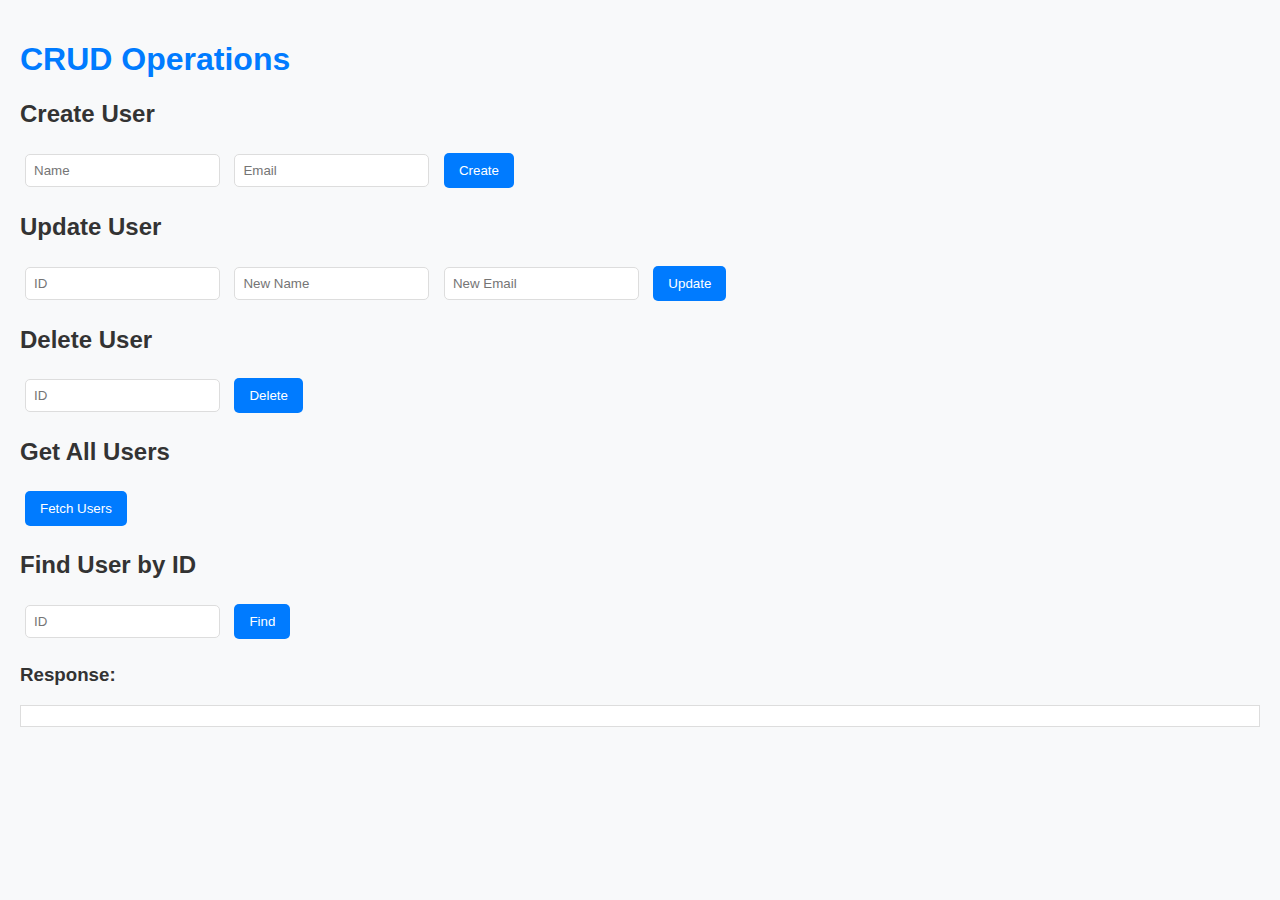
==== static/index.html @ 07e490ec "CRUD" ====
<!DOCTYPE html>
<html lang="en">
<head>
    <meta charset="UTF-8">
    <meta name="viewport" content="width=device-width, initial-scale=1.0">
    <title>CRUD Operations</title>
    <link rel="stylesheet" href="style.css">
</head>
<body>
    <h1>CRUD Operations</h1>

    <!-- Create User -->
    <h2>Create User</h2>
    <input id="create-name" type="text" placeholder="Name" />
    <input id="create-email" type="email" placeholder="Email" />
    <button onclick="createUser()">Create</button>

    <!-- Update User -->
    <h2>Update User</h2>
    <input id="update-id" type="number" placeholder="ID" />
    <input id="update-name" type="text" placeholder="New Name" />
    <input id="update-email" type="email" placeholder="New Email" />
    <button onclick="updateUser()">Update</button>

    <!-- Delete User -->
    <h2>Delete User</h2>
    <input id="delete-id" type="number" placeholder="ID" />
    <button onclick="deleteUser()">Delete</button>

    <!-- Get Users -->
    <h2>Get All Users</h2>
    <button onclick="getUsers()">Fetch Users</button>

    <h2>Find User by ID</h2>
    <input id="find-id" type="number" placeholder="ID" />
    <button onclick="findUserById()">Find</button>

    <div id="response">
        <h3>Response:</h3>
        <pre id="output"></pre>
    </div>

    <script>
        const apiUrl = "http://localhost:8080";

        async function createUser() {
            const name = document.getElementById("create-name").value;
            const email = document.getElementById("create-email").value;

            const res = await fetch(`${apiUrl}/create`, {
                method: "POST",
                headers: { "Content-Type": "application/json" },
                body: JSON.stringify({ Name: name, Email: email })
            });

            const data = await res.json();
            document.getElementById("output").innerText = JSON.stringify(data, null, 2);
        }

        async function getUsers() {
            const res = await fetch(`${apiUrl}/users`);
            const data = await res.json();
            document.getElementById("output").innerText = JSON.stringify(data, null, 2);
        }

        async function updateUser() {
            const id = document.getElementById("update-id").value;
            const name = document.getElementById("update-name").value;
            const email = document.getElementById("update-email").value;

            const res = await fetch(`${apiUrl}/update`, {
                method: "PUT",
                headers: { "Content-Type": "application/json" },
                body: JSON.stringify({ ID: parseInt(id), Name: name, Email: email })
            });

            const data = await res.json();
            document.getElementById("output").innerText = JSON.stringify(data, null, 2);
        }

        async function deleteUser() {
            const id = document.getElementById("delete-id").value;

            const res = await fetch(`${apiUrl}/delete`, {
                method: "DELETE",
                headers: { "Content-Type": "application/json" },
                body: JSON.stringify({ ID: parseInt(id) })
            });

            const data = await res.json();
            document.getElementById("output").innerText = JSON.stringify(data, null, 2);
        }
        async function findUserById() {
        const id = document.getElementById("find-id").value;

        const res = await fetch(`${apiUrl}/user?id=${id}`);
        if (res.ok) {
            const data = await res.json();
            document.getElementById("output").innerText = JSON.stringify(data, null, 2);
        } else {
            const error = await res.text();
            document.getElementById("output").innerText = `Error: ${error}`;
        }
    }
    </script>
</body>
</html>
---- static/style.css ----
body {
    font-family: Arial, sans-serif;
    margin: 0;
    padding: 20px;
    background-color: #f8f9fa;
    color: #333;
}

h1 {
    color: #007bff;
}

button {
    padding: 10px 15px;
    margin: 5px;
    border: none;
    background-color: #007bff;
    color: #fff;
    cursor: pointer;
    border-radius: 5px;
}

button:hover {
    background-color: #0056b3;
}

input {
    padding: 8px;
    margin: 5px;
    border: 1px solid #ddd;
    border-radius: 5px;
}

pre {
    background-color: #fff;
    border: 1px solid #ddd;
    padding: 10px;
    overflow-x: auto;
}

#response {
    margin-top: 20px;
}
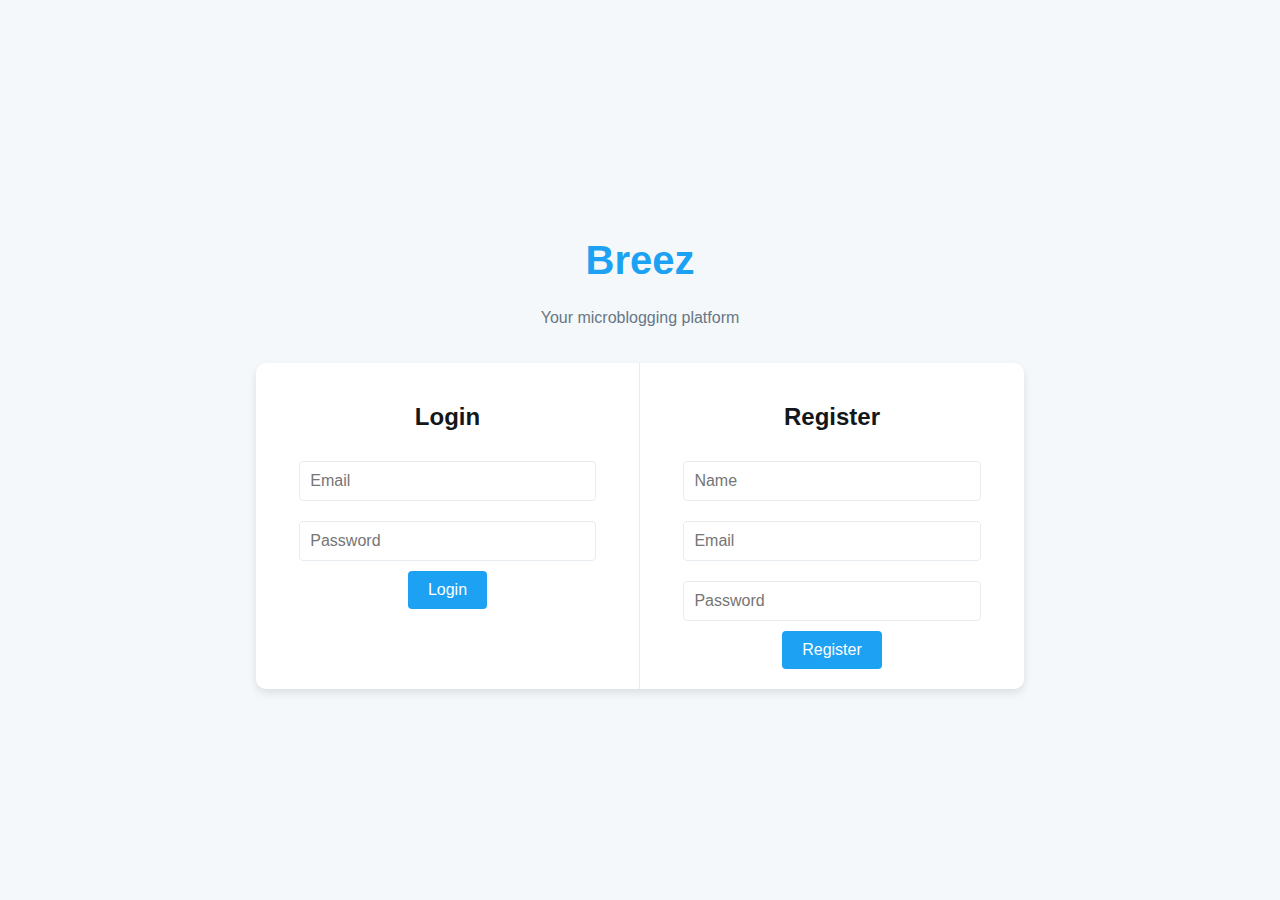
==== commit 6e569a4c: "Do Breez valid project" ====
--- a/static/index.html
+++ b/static/index.html
@@ -3,105 +3,87 @@
 <head>
     <meta charset="UTF-8">
     <meta name="viewport" content="width=device-width, initial-scale=1.0">
-    <title>CRUD Operations</title>
-    <link rel="stylesheet" href="style.css">
+    <title>Breez</title>
+    <link rel="stylesheet" href="/static/style.css">
 </head>
 <body>
-    <h1>CRUD Operations</h1>
+    <div class="header">
+        <h1>Breez</h1>
+        <p>Your microblogging platform</p>
+    </div>
+    <div class="form-container">
+        <div class="form login">
+            <h2>Login</h2>
+            <form id="loginForm">
+                <input type="email" id="loginEmail" placeholder="Email" required>
+                <input type="password" id="loginPassword" placeholder="Password" required>
+                <button type="submit">Login</button>
+            </form>
+        </div>
+        <div class="form register">
+            <h2>Register</h2>
+            <form id="registerForm">
+                <input type="text" id="name" placeholder="Name" required>
+                <input type="email" id="email" placeholder="Email" required>
+                <input type="password" id="password" placeholder="Password" required>
+                <button type="submit">Register</button>
+            </form>
+        </div>
+    </div>
+    <script>
+        document.getElementById('registerForm').addEventListener('submit', async (e) => {
+            e.preventDefault();
+    
+            const name = document.getElementById('name').value;
+            const email = document.getElementById('email').value;
+            const password = document.getElementById('password').value;
+    
+            try {
+                const response = await fetch('/register', {
+                    method: 'POST',
+                    headers: {
+                        'Content-Type': 'application/json',
+                    },
+                    body: JSON.stringify({ name, email, password }),
+                });
+    
+                const result = await response.json();
+                if (response.ok) {
+                    alert(result.message);
+                } else {
+                    alert(`Error: ${result.error || 'Failed to register'}`);
+                }
+            } catch (err) {
+                console.error('Registration error:', err);
+                alert('An error occurred during registration.');
+            }
+        });
+        document.getElementById('loginForm').addEventListener('submit', async (e) => {
+        e.preventDefault();
 
-    <!-- Create User -->
-    <h2>Create User</h2>
-    <input id="create-name" type="text" placeholder="Name" />
-    <input id="create-email" type="email" placeholder="Email" />
-    <button onclick="createUser()">Create</button>
+        const email = document.getElementById('loginEmail').value;
+        const password = document.getElementById('loginPassword').value;
 
-    <!-- Update User -->
-    <h2>Update User</h2>
-    <input id="update-id" type="number" placeholder="ID" />
-    <input id="update-name" type="text" placeholder="New Name" />
-    <input id="update-email" type="email" placeholder="New Email" />
-    <button onclick="updateUser()">Update</button>
-
-    <!-- Delete User -->
-    <h2>Delete User</h2>
-    <input id="delete-id" type="number" placeholder="ID" />
-    <button onclick="deleteUser()">Delete</button>
-
-    <!-- Get Users -->
-    <h2>Get All Users</h2>
-    <button onclick="getUsers()">Fetch Users</button>
-
-    <h2>Find User by ID</h2>
-    <input id="find-id" type="number" placeholder="ID" />
-    <button onclick="findUserById()">Find</button>
-
-    <div id="response">
-        <h3>Response:</h3>
-        <pre id="output"></pre>
-    </div>
-
-    <script>
-        const apiUrl = "http://localhost:8080";
-
-        async function createUser() {
-            const name = document.getElementById("create-name").value;
-            const email = document.getElementById("create-email").value;
-
-            const res = await fetch(`${apiUrl}/create`, {
-                method: "POST",
-                headers: { "Content-Type": "application/json" },
-                body: JSON.stringify({ Name: name, Email: email })
+        try {
+            const response = await fetch('/login', {
+                method: 'POST',
+                headers: {
+                    'Content-Type': 'application/json',
+                },
+                body: JSON.stringify({ email, password }),
             });
 
-            const data = await res.json();
-            document.getElementById("output").innerText = JSON.stringify(data, null, 2);
+            if (response.ok) {
+                window.location.href = '/static/home.html';
+            } else {
+                const result = await response.json();
+                alert(result.error || 'Login failed');
+            }
+        } catch (err) {
+            console.error('Login error:', err);
+            alert('An error occurred during login.');
         }
-
-        async function getUsers() {
-            const res = await fetch(`${apiUrl}/users`);
-            const data = await res.json();
-            document.getElementById("output").innerText = JSON.stringify(data, null, 2);
-        }
-
-        async function updateUser() {
-            const id = document.getElementById("update-id").value;
-            const name = document.getElementById("update-name").value;
-            const email = document.getElementById("update-email").value;
-
-            const res = await fetch(`${apiUrl}/update`, {
-                method: "PUT",
-                headers: { "Content-Type": "application/json" },
-                body: JSON.stringify({ ID: parseInt(id), Name: name, Email: email })
-            });
-
-            const data = await res.json();
-            document.getElementById("output").innerText = JSON.stringify(data, null, 2);
-        }
-
-        async function deleteUser() {
-            const id = document.getElementById("delete-id").value;
-
-            const res = await fetch(`${apiUrl}/delete`, {
-                method: "DELETE",
-                headers: { "Content-Type": "application/json" },
-                body: JSON.stringify({ ID: parseInt(id) })
-            });
-
-            const data = await res.json();
-            document.getElementById("output").innerText = JSON.stringify(data, null, 2);
-        }
-        async function findUserById() {
-        const id = document.getElementById("find-id").value;
-
-        const res = await fetch(`${apiUrl}/user?id=${id}`);
-        if (res.ok) {
-            const data = await res.json();
-            document.getElementById("output").innerText = JSON.stringify(data, null, 2);
-        } else {
-            const error = await res.text();
-            document.getElementById("output").innerText = `Error: ${error}`;
-        }
-    }
+    });
     </script>
 </body>
 </html>
--- a/static/style.css
+++ b/static/style.css
@@ -1,43 +1,81 @@
+/* General Styles */
 body {
     font-family: Arial, sans-serif;
     margin: 0;
-    padding: 20px;
-    background-color: #f8f9fa;
-    color: #333;
+    padding: 0;
+    background-color: #f5f8fa;
+    color: #14171a;
+    display: flex;
+    flex-direction: column;
+    align-items: center;
+    justify-content: center;
+    height: 100vh;
 }
 
-h1 {
-    color: #007bff;
+/* Header */
+.header {
+    text-align: center;
+    margin-bottom: 20px;
 }
 
-button {
-    padding: 10px 15px;
-    margin: 5px;
-    border: none;
-    background-color: #007bff;
-    color: #fff;
-    cursor: pointer;
-    border-radius: 5px;
+.header h1 {
+    font-size: 2.5rem;
+    color: #1da1f2;
 }
 
-button:hover {
-    background-color: #0056b3;
+.header p {
+    font-size: 1rem;
+    color: #657786;
 }
 
-input {
-    padding: 8px;
-    margin: 5px;
-    border: 1px solid #ddd;
-    border-radius: 5px;
+/* Form Container */
+.form-container {
+    display: flex;
+    justify-content: space-between;
+    width: 60%;
+    background: white;
+    box-shadow: 0px 4px 8px rgba(0, 0, 0, 0.1);
+    border-radius: 10px;
+    overflow: hidden;
 }
 
-pre {
-    background-color: #fff;
-    border: 1px solid #ddd;
-    padding: 10px;
-    overflow-x: auto;
+.form {
+    padding: 20px;
+    width: 50%;
+    box-sizing: border-box;
+    text-align: center;
+    border-right: 1px solid #e6ecf0;
 }
 
-#response {
-    margin-top: 20px;
-}+.form:last-child {
+    border-right: none;
+}
+
+.form h2 {
+    font-size: 1.5rem;
+    margin-bottom: 20px;
+    color: #14171a;
+}
+
+.form input {
+    width: 80%;
+    padding: 10px;
+    margin: 10px 0;
+    border: 1px solid #e6ecf0;
+    border-radius: 4px;
+    font-size: 1rem;
+}
+
+.form button {
+    background-color: #1da1f2;
+    color: white;
+    border: none;
+    padding: 10px 20px;
+    font-size: 1rem;
+    border-radius: 4px;
+    cursor: pointer;
+}
+
+.form button:hover {
+    background-color: #1991da;
+}
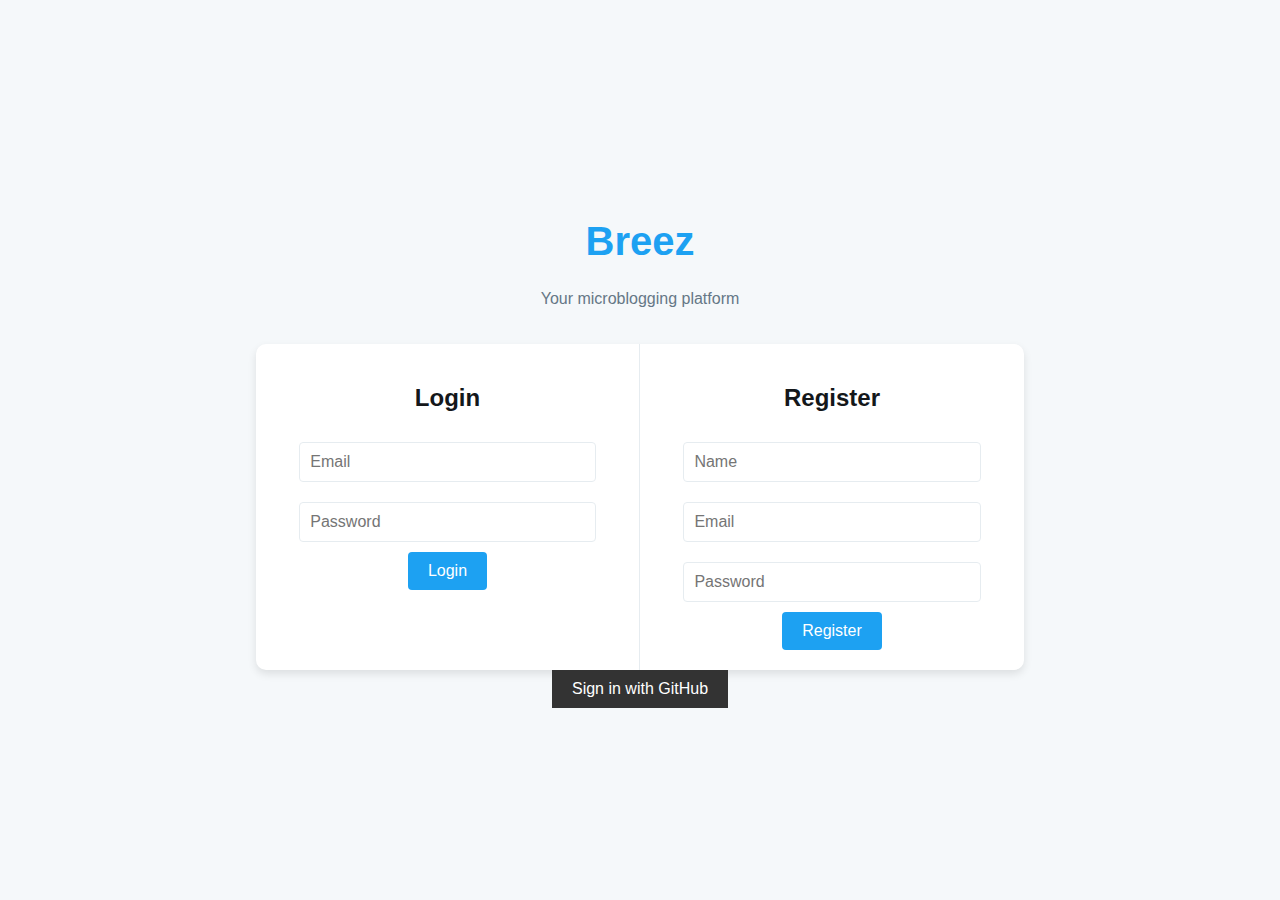
==== commit b545c0c8: "Add Email Verification. Sign Up with Github. Test. Docker" ====
--- a/static/index.html
+++ b/static/index.html
@@ -30,6 +30,11 @@
             </form>
         </div>
     </div>
+    <a href="/auth/github/login">
+        <button style="background-color: #333; color: white; border: none; padding: 10px 20px; font-size: 16px; cursor: pointer;">
+            Sign in with GitHub
+        </button>
+    </a>
     <script>
         document.getElementById('registerForm').addEventListener('submit', async (e) => {
             e.preventDefault();
